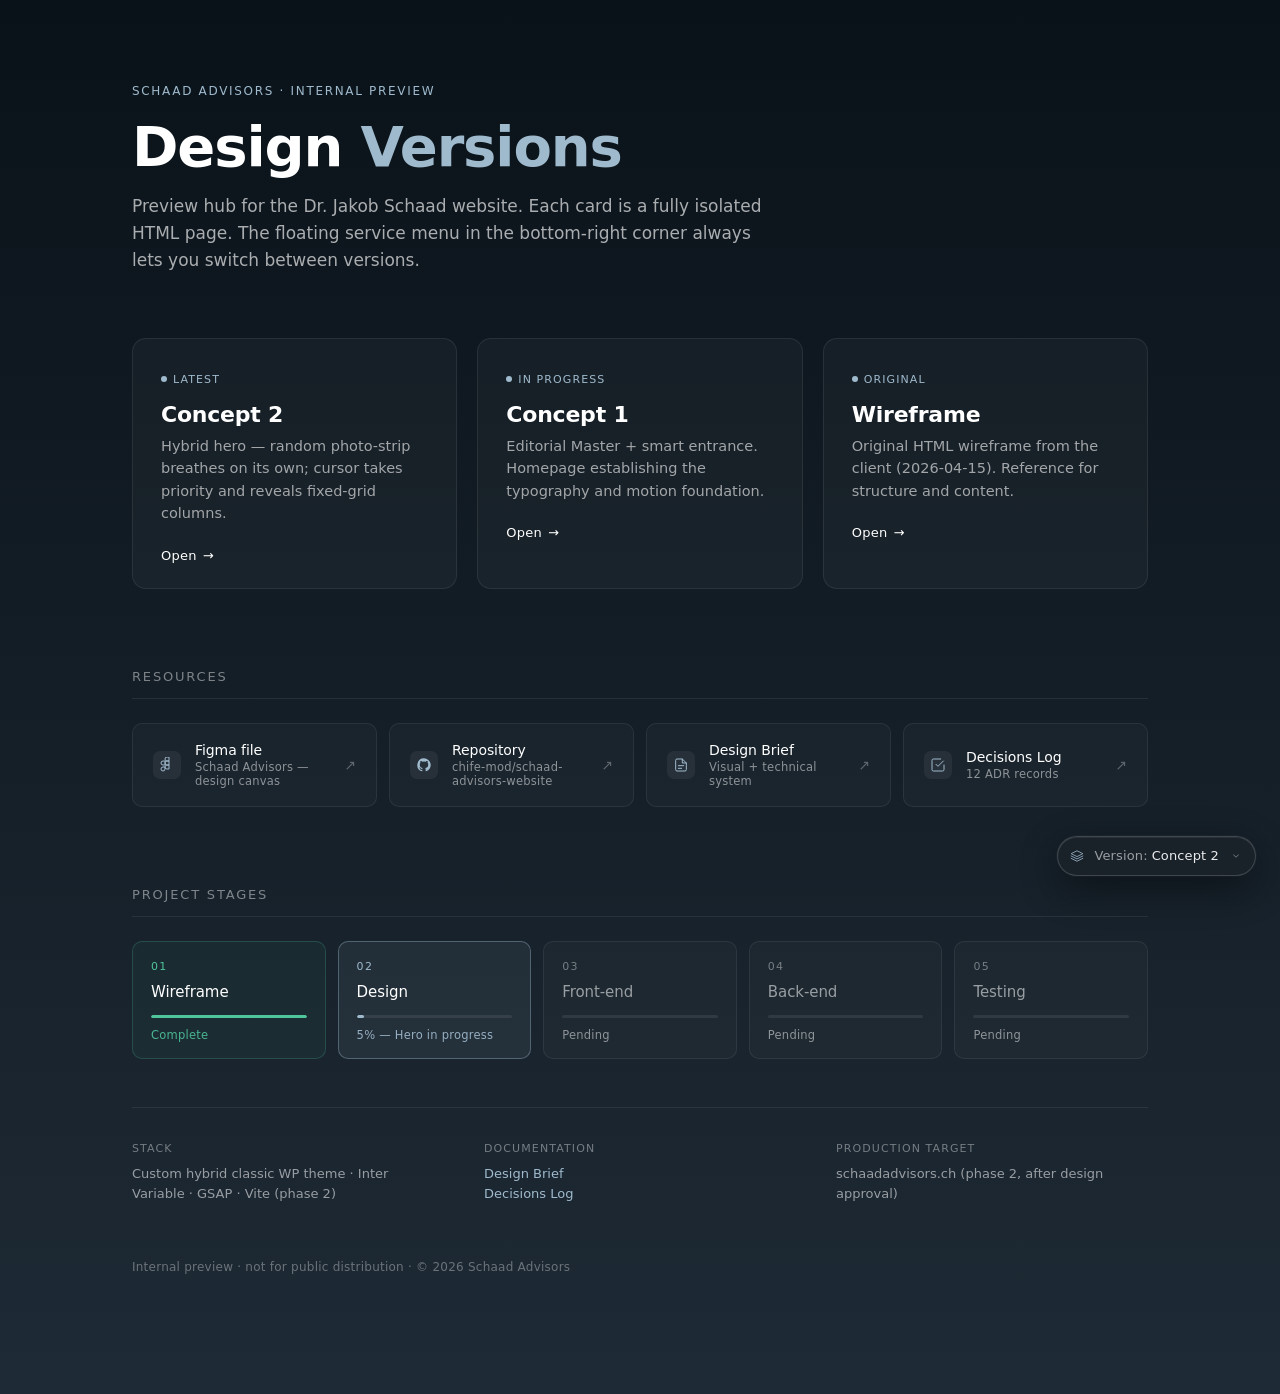
==== index.html @ 21a153d7 "feat(concept-2): hybrid random/mouse photo-strip + premium fades New variant of the hero. Same Swiss" ====
<!DOCTYPE html>
<html lang="en">
<head>
<meta charset="UTF-8">
<meta name="viewport" content="width=device-width, initial-scale=1.0">
<meta name="robots" content="noindex, nofollow">
<title>Schaad Advisors — Preview Launcher</title>
<link rel="icon" href="data:image/svg+xml,%3Csvg xmlns='http://www.w3.org/2000/svg' viewBox='0 0 100 100'%3E%3Crect width='100' height='100' fill='%23116490'/%3E%3Ctext x='50' y='62' text-anchor='middle' font-family='system-ui,sans-serif' font-weight='700' font-size='42' fill='white'%3ES%3C/text%3E%3C/svg%3E">
<link rel="stylesheet" href="shared/service-menu.css">
<style>
:root {
  --blue: #116490;
  --blue-dark: #0d4f72;
  --blue-light: #9FBACD;
  --blue-pale: #e8f2f7;
  --charcoal: #1e2a35;
  --mid: #6b7c8d;
  --light: #f4f6f8;
  --border: #d8e5ed;
  --white: #fff;
}

* { box-sizing: border-box; margin: 0; padding: 0; }

html, body {
  font-family: ui-sans-serif, system-ui, -apple-system, "Segoe UI", Roboto, "Helvetica Neue", Arial, sans-serif;
  -webkit-font-smoothing: antialiased;
  background: var(--charcoal);
  color: var(--white);
  min-height: 100%;
}

body {
  min-height: 100vh;
  display: flex;
  flex-direction: column;
  background: linear-gradient(180deg, #0a1219 0%, #1e2a35 100%);
}

.launcher {
  flex: 1;
  max-width: 1080px;
  width: 100%;
  margin: 0 auto;
  padding: 80px 32px 120px;
}

.launcher__header {
  margin-bottom: 64px;
}

.launcher__eyebrow {
  display: inline-block;
  font-size: 12px;
  font-weight: 500;
  text-transform: uppercase;
  letter-spacing: 0.14em;
  color: var(--blue-light);
  margin-bottom: 20px;
}

.launcher__title {
  font-size: clamp(32px, 5vw, 56px);
  font-weight: 700;
  letter-spacing: -0.02em;
  line-height: 1.05;
  margin-bottom: 16px;
}

.launcher__title em {
  font-style: normal;
  color: var(--blue-light);
}

.launcher__subtitle {
  font-size: 17px;
  line-height: 1.6;
  color: rgba(255, 255, 255, 0.65);
  max-width: 640px;
}

.launcher__grid {
  display: grid;
  grid-template-columns: repeat(auto-fill, minmax(320px, 1fr));
  gap: 20px;
  margin-bottom: 64px;
}

.version-card {
  display: block;
  padding: 28px 28px 24px;
  background: rgba(255, 255, 255, 0.03);
  border: 1px solid rgba(255, 255, 255, 0.08);
  border-radius: 14px;
  text-decoration: none;
  color: inherit;
  transition: transform 240ms ease, background 240ms ease, border-color 240ms ease;
}

.version-card:hover {
  transform: translateY(-2px);
  background: rgba(255, 255, 255, 0.05);
  border-color: rgba(255, 255, 255, 0.16);
}

.version-card__tag {
  display: inline-flex;
  align-items: center;
  gap: 6px;
  font-size: 11px;
  font-weight: 500;
  text-transform: uppercase;
  letter-spacing: 0.1em;
  color: var(--blue-light);
  margin-bottom: 16px;
}

.version-card__tag::before {
  content: "";
  width: 6px;
  height: 6px;
  border-radius: 50%;
  background: currentColor;
}

.version-card__title {
  font-size: 22px;
  font-weight: 600;
  letter-spacing: -0.01em;
  margin-bottom: 8px;
}

.version-card__desc {
  font-size: 14.5px;
  line-height: 1.55;
  color: rgba(255, 255, 255, 0.6);
  margin-bottom: 20px;
}

.version-card__cta {
  font-size: 13px;
  font-weight: 500;
  letter-spacing: 0.02em;
  color: var(--white);
  display: inline-flex;
  align-items: center;
  gap: 6px;
}

.version-card__cta::after {
  content: "→";
  transition: transform 200ms ease;
  display: inline-block;
}

.version-card:hover .version-card__cta::after {
  transform: translateX(4px);
}

.version-card[data-status="planned"] {
  opacity: 0.45;
  cursor: default;
  pointer-events: none;
}

.version-card[data-status="planned"] .version-card__cta::after {
  content: "·";
}

.launcher__meta {
  margin-top: 48px;
  padding-top: 32px;
  border-top: 1px solid rgba(255, 255, 255, 0.08);
  display: grid;
  grid-template-columns: repeat(auto-fit, minmax(200px, 1fr));
  gap: 24px 40px;
  font-size: 13px;
  line-height: 1.55;
  color: rgba(255, 255, 255, 0.55);
}

.launcher__meta-block dt {
  font-size: 11px;
  font-weight: 500;
  text-transform: uppercase;
  letter-spacing: 0.1em;
  color: rgba(255, 255, 255, 0.4);
  margin-bottom: 6px;
}

.launcher__meta-block dd a {
  color: var(--blue-light);
  text-decoration: none;
  border-bottom: 1px solid transparent;
  transition: border-color 200ms ease;
}

.launcher__meta-block dd a:hover {
  border-bottom-color: var(--blue-light);
}

.launcher__footer {
  font-size: 12px;
  color: rgba(255, 255, 255, 0.35);
  letter-spacing: 0.02em;
  margin-top: 56px;
}

/* === Section heading === */
.launcher__section-title {
  font-size: 13px;
  font-weight: 500;
  text-transform: uppercase;
  letter-spacing: 0.14em;
  color: rgba(255, 255, 255, 0.45);
  margin: 80px 0 24px;
  padding-bottom: 14px;
  border-bottom: 1px solid rgba(255, 255, 255, 0.08);
}

/* === Resources strip === */
.launcher__resources {
  display: grid;
  grid-template-columns: repeat(auto-fill, minmax(240px, 1fr));
  gap: 12px;
}

.resource-card {
  display: flex;
  align-items: center;
  gap: 14px;
  padding: 18px 20px;
  background: rgba(255, 255, 255, 0.025);
  border: 1px solid rgba(255, 255, 255, 0.07);
  border-radius: 10px;
  text-decoration: none;
  color: inherit;
  transition: background 200ms ease, border-color 200ms ease, transform 200ms ease;
}

.resource-card:hover {
  background: rgba(255, 255, 255, 0.05);
  border-color: rgba(255, 255, 255, 0.14);
  transform: translateY(-1px);
}

.resource-card[data-status="pending"] {
  opacity: 0.5;
}

.resource-card__icon {
  flex-shrink: 0;
  width: 28px;
  height: 28px;
  display: grid;
  place-items: center;
  background: rgba(255, 255, 255, 0.06);
  border-radius: 7px;
  color: var(--blue-light);
}

.resource-card__icon svg {
  width: 16px;
  height: 16px;
}

.resource-card__body {
  flex: 1;
  min-width: 0;
}

.resource-card__label {
  display: block;
  font-size: 14px;
  font-weight: 500;
  letter-spacing: -0.005em;
  color: var(--white);
  margin-bottom: 2px;
}

.resource-card__sub {
  display: block;
  font-size: 11.5px;
  color: rgba(255, 255, 255, 0.5);
  letter-spacing: 0.02em;
}

.resource-card__arrow {
  flex-shrink: 0;
  font-size: 14px;
  color: rgba(255, 255, 255, 0.3);
  transition: transform 200ms ease, color 200ms ease;
}

.resource-card:hover .resource-card__arrow {
  color: var(--blue-light);
  transform: translateX(2px);
}

/* === Project stages === */
.stage-track {
  display: grid;
  grid-template-columns: repeat(5, minmax(0, 1fr));
  gap: 12px;
  list-style: none;
  margin: 0;
  padding: 0;
}

.stage {
  position: relative;
  padding: 18px 18px 16px;
  background: rgba(255, 255, 255, 0.025);
  border: 1px solid rgba(255, 255, 255, 0.07);
  border-radius: 10px;
  transition: background 200ms ease, border-color 200ms ease;
}

.stage[data-status="done"] {
  background: rgba(79, 197, 156, 0.05);
  border-color: rgba(79, 197, 156, 0.22);
}

.stage[data-status="active"] {
  background: rgba(159, 186, 205, 0.08);
  border-color: rgba(159, 186, 205, 0.38);
}

.stage__index {
  font-size: 11px;
  font-weight: 500;
  letter-spacing: 0.12em;
  color: rgba(255, 255, 255, 0.4);
  font-variant-numeric: tabular-nums;
  margin-bottom: 10px;
}

.stage[data-status="done"]   .stage__index { color: #4fc59c; }
.stage[data-status="active"] .stage__index { color: var(--blue-light); }

.stage__name {
  font-size: 15px;
  font-weight: 500;
  color: var(--white);
  letter-spacing: -0.005em;
  margin-bottom: 14px;
  line-height: 1.25;
}

.stage[data-status="pending"] .stage__name { color: rgba(255, 255, 255, 0.55); }

.stage__progress {
  height: 3px;
  background: rgba(255, 255, 255, 0.08);
  border-radius: 2px;
  overflow: hidden;
  margin-bottom: 10px;
}

.stage__progress span {
  display: block;
  height: 100%;
  background: rgba(255, 255, 255, 0.2);
  border-radius: 2px;
  transition: width 600ms ease;
}

.stage[data-status="done"]   .stage__progress span { background: #4fc59c; }
.stage[data-status="active"] .stage__progress span { background: var(--blue-light); }

.stage__status {
  font-size: 11.5px;
  letter-spacing: 0.02em;
  color: rgba(255, 255, 255, 0.5);
  font-variant-numeric: tabular-nums;
}

.stage[data-status="done"]   .stage__status { color: rgba(79, 197, 156, 0.9); }
.stage[data-status="active"] .stage__status { color: rgba(159, 186, 205, 0.92); }

@media (max-width: 760px) {
  .stage-track { grid-template-columns: 1fr 1fr; }
}

@media (max-width: 480px) {
  .stage-track { grid-template-columns: 1fr; }
}
</style>
</head>
<body>
<main class="launcher">
  <header class="launcher__header">
    <span class="launcher__eyebrow">Schaad Advisors · Internal Preview</span>
    <h1 class="launcher__title">Design <em>Versions</em></h1>
    <p class="launcher__subtitle">
      Preview hub for the Dr. Jakob Schaad website. Each card is a fully isolated HTML page.
      The floating service menu in the bottom-right corner always lets you switch between versions.
    </p>
  </header>

  <div class="launcher__grid">
    <a class="version-card" href="concept-2/">
      <span class="version-card__tag">Latest</span>
      <h2 class="version-card__title">Concept 2</h2>
      <p class="version-card__desc">
        Hybrid hero — random photo-strip breathes on its own; cursor takes priority and reveals fixed-grid columns.
      </p>
      <span class="version-card__cta">Open</span>
    </a>

    <a class="version-card" href="concept-1/">
      <span class="version-card__tag">In progress</span>
      <h2 class="version-card__title">Concept 1</h2>
      <p class="version-card__desc">
        Editorial Master + smart entrance. Homepage establishing the typography and motion foundation.
      </p>
      <span class="version-card__cta">Open</span>
    </a>

    <a class="version-card" href="wireframe/">
      <span class="version-card__tag">Original</span>
      <h2 class="version-card__title">Wireframe</h2>
      <p class="version-card__desc">
        Original HTML wireframe from the client (2026-04-15). Reference for structure and content.
      </p>
      <span class="version-card__cta">Open</span>
    </a>
  </div>

  <h2 class="launcher__section-title">Resources</h2>
  <div class="launcher__resources">
    <a class="resource-card" href="https://www.figma.com/design/V1lc2wc9KNZmQ1M0AYxVnk/Schaad-Advisors?node-id=18-5" target="_blank" rel="noopener" id="figma-link">
      <span class="resource-card__icon" aria-hidden="true">
        <svg viewBox="0 0 24 24" fill="none" xmlns="http://www.w3.org/2000/svg">
          <path d="M12 12a3 3 0 1 1 0-6h3v6h-3Zm0 0a3 3 0 1 0 0 6h3v-6h-3Zm0-6a3 3 0 1 1 0-6h3v6h-3ZM6 6a3 3 0 1 0 0 6h3V6H6Zm3 12a3 3 0 1 1-3-3h3v3Z" stroke="currentColor" stroke-width="1.5" stroke-linejoin="round"/>
        </svg>
      </span>
      <span class="resource-card__body">
        <span class="resource-card__label">Figma file</span>
        <span class="resource-card__sub">Schaad Advisors — design canvas</span>
      </span>
      <span class="resource-card__arrow" aria-hidden="true">↗</span>
    </a>

    <a class="resource-card" href="https://github.com/chife-mod/schaad-advisors-website" target="_blank" rel="noopener">
      <span class="resource-card__icon" aria-hidden="true">
        <svg viewBox="0 0 24 24" fill="none" xmlns="http://www.w3.org/2000/svg">
          <path d="M12 2a10 10 0 0 0-3.16 19.49c.5.09.68-.22.68-.48v-1.7c-2.78.6-3.37-1.34-3.37-1.34-.45-1.16-1.11-1.46-1.11-1.46-.91-.62.07-.6.07-.6 1 .07 1.53 1.03 1.53 1.03.89 1.53 2.34 1.09 2.91.83.09-.65.35-1.09.63-1.34-2.22-.25-4.55-1.11-4.55-4.94 0-1.09.39-1.98 1.03-2.68-.1-.25-.45-1.27.1-2.65 0 0 .84-.27 2.75 1.02a9.5 9.5 0 0 1 5 0c1.91-1.29 2.75-1.02 2.75-1.02.55 1.38.2 2.4.1 2.65.64.7 1.03 1.59 1.03 2.68 0 3.84-2.34 4.69-4.57 4.94.36.31.68.92.68 1.85v2.74c0 .27.18.58.69.48A10 10 0 0 0 12 2Z" fill="currentColor"/>
        </svg>
      </span>
      <span class="resource-card__body">
        <span class="resource-card__label">Repository</span>
        <span class="resource-card__sub">chife-mod/schaad-advisors-website</span>
      </span>
      <span class="resource-card__arrow" aria-hidden="true">↗</span>
    </a>

    <a class="resource-card" href="https://github.com/chife-mod/schaad-advisors-website/blob/main/03_docs/01-design-brief.md" target="_blank" rel="noopener">
      <span class="resource-card__icon" aria-hidden="true">
        <svg viewBox="0 0 24 24" fill="none" xmlns="http://www.w3.org/2000/svg">
          <path d="M14 3H6a2 2 0 0 0-2 2v14a2 2 0 0 0 2 2h12a2 2 0 0 0 2-2V9l-6-6Z" stroke="currentColor" stroke-width="1.5" stroke-linejoin="round"/>
          <path d="M14 3v6h6M8 13h8M8 17h5" stroke="currentColor" stroke-width="1.5" stroke-linecap="round" stroke-linejoin="round"/>
        </svg>
      </span>
      <span class="resource-card__body">
        <span class="resource-card__label">Design Brief</span>
        <span class="resource-card__sub">Visual + technical system</span>
      </span>
      <span class="resource-card__arrow" aria-hidden="true">↗</span>
    </a>

    <a class="resource-card" href="https://github.com/chife-mod/schaad-advisors-website/blob/main/03_docs/02-decisions-log.md" target="_blank" rel="noopener">
      <span class="resource-card__icon" aria-hidden="true">
        <svg viewBox="0 0 24 24" fill="none" xmlns="http://www.w3.org/2000/svg">
          <path d="M9 11l3 3 8-8M21 12v7a2 2 0 0 1-2 2H5a2 2 0 0 1-2-2V5a2 2 0 0 1 2-2h11" stroke="currentColor" stroke-width="1.5" stroke-linecap="round" stroke-linejoin="round"/>
        </svg>
      </span>
      <span class="resource-card__body">
        <span class="resource-card__label">Decisions Log</span>
        <span class="resource-card__sub">12 ADR records</span>
      </span>
      <span class="resource-card__arrow" aria-hidden="true">↗</span>
    </a>

  </div>

  <h2 class="launcher__section-title">Project stages</h2>
  <ol class="stage-track">
    <li class="stage" data-status="done">
      <div class="stage__index">01</div>
      <div class="stage__name">Wireframe</div>
      <div class="stage__progress"><span style="width: 100%"></span></div>
      <div class="stage__status">Complete</div>
    </li>
    <li class="stage" data-status="active">
      <div class="stage__index">02</div>
      <div class="stage__name">Design</div>
      <div class="stage__progress"><span style="width: 5%"></span></div>
      <div class="stage__status">5% — Hero in progress</div>
    </li>
    <li class="stage" data-status="pending">
      <div class="stage__index">03</div>
      <div class="stage__name">Front-end</div>
      <div class="stage__progress"><span style="width: 0%"></span></div>
      <div class="stage__status">Pending</div>
    </li>
    <li class="stage" data-status="pending">
      <div class="stage__index">04</div>
      <div class="stage__name">Back-end</div>
      <div class="stage__progress"><span style="width: 0%"></span></div>
      <div class="stage__status">Pending</div>
    </li>
    <li class="stage" data-status="pending">
      <div class="stage__index">05</div>
      <div class="stage__name">Testing</div>
      <div class="stage__progress"><span style="width: 0%"></span></div>
      <div class="stage__status">Pending</div>
    </li>
  </ol>

  <dl class="launcher__meta">
    <div class="launcher__meta-block">
      <dt>Stack</dt>
      <dd>Custom hybrid classic WP theme · Inter Variable · GSAP · Vite (phase 2)</dd>
    </div>
    <div class="launcher__meta-block">
      <dt>Documentation</dt>
      <dd>
        <a href="https://github.com/chife-mod/schaad-advisors-website/blob/main/03_docs/01-design-brief.md" target="_blank" rel="noopener">Design Brief</a><br>
        <a href="https://github.com/chife-mod/schaad-advisors-website/blob/main/03_docs/02-decisions-log.md" target="_blank" rel="noopener">Decisions Log</a>
      </dd>
    </div>
    <div class="launcher__meta-block">
      <dt>Production target</dt>
      <dd>schaadadvisors.ch (phase 2, after design approval)</dd>
    </div>
  </dl>

  <p class="launcher__footer">
    Internal preview · not for public distribution · © 2026 Schaad Advisors
  </p>
</main>

<script defer src="shared/service-menu.js?v=2"></script>
</body>
</html>
---- shared/service-menu.css ----
/* Service Menu — preview-only floating navigator. Disabled in production builds. */

.service-menu {
  position: fixed;
  right: 24px;
  bottom: 24px;
  z-index: 99999;
  font-family: ui-sans-serif, system-ui, -apple-system, "Segoe UI", Roboto, "Helvetica Neue", Arial, sans-serif;
  font-size: 13px;
  line-height: 1.4;
  color: #f5f5f5;
  -webkit-font-smoothing: antialiased;
  user-select: none;
}

.service-menu * { box-sizing: border-box; }

.service-menu__capsule {
  display: inline-flex;
  align-items: center;
  gap: 10px;
  padding: 10px 14px 10px 12px;
  background: rgba(28, 34, 42, 0.94);
  backdrop-filter: saturate(160%) blur(12px);
  -webkit-backdrop-filter: saturate(160%) blur(12px);
  border: 1px solid rgba(255, 255, 255, 0.18);
  border-radius: 999px;
  box-shadow:
    0 12px 40px rgba(0, 0, 0, 0.5),
    0 0 0 1px rgba(255, 255, 255, 0.04),
    inset 0 1px 0 rgba(255, 255, 255, 0.08);
  cursor: pointer;
  opacity: 0.92;
  color: #f5f5f5;
  font: inherit;
  transition: opacity 200ms ease, transform 200ms ease, background 200ms ease, border-color 200ms ease;
}

.service-menu:hover .service-menu__capsule,
.service-menu[data-open="true"] .service-menu__capsule {
  opacity: 1;
  background: rgba(34, 42, 52, 1);
  border-color: rgba(255, 255, 255, 0.26);
}

.service-menu[data-open="true"] .service-menu__capsule {
  transform: translateY(-2px);
}

.service-menu__icon {
  width: 14px;
  height: 14px;
  flex-shrink: 0;
  opacity: 1;
  color: #9FBACD;
}

.service-menu__label {
  font-weight: 500;
  letter-spacing: 0.01em;
  white-space: nowrap;
  color: #ffffff;
}

.service-menu__label-prefix {
  color: rgba(245, 245, 245, 0.65);
  margin-right: 4px;
  font-weight: 400;
}

.service-menu__caret {
  width: 10px;
  height: 10px;
  margin-left: 2px;
  opacity: 0.55;
  transition: transform 200ms ease;
}

.service-menu[data-open="true"] .service-menu__caret {
  transform: rotate(180deg);
}

.service-menu__panel {
  position: absolute;
  right: 0;
  bottom: calc(100% + 10px);
  min-width: 300px;
  padding: 6px;
  background: rgba(28, 34, 42, 0.98);
  backdrop-filter: saturate(160%) blur(14px);
  -webkit-backdrop-filter: saturate(160%) blur(14px);
  border: 1px solid rgba(255, 255, 255, 0.18);
  border-radius: 12px;
  box-shadow:
    0 24px 64px rgba(0, 0, 0, 0.6),
    0 0 0 1px rgba(255, 255, 255, 0.04),
    inset 0 1px 0 rgba(255, 255, 255, 0.08);
  opacity: 0;
  transform: translateY(6px);
  pointer-events: none;
  transition: opacity 180ms ease, transform 180ms ease;
}

.service-menu[data-open="true"] .service-menu__panel {
  opacity: 1;
  transform: translateY(0);
  pointer-events: auto;
}

.service-menu__panel-header {
  padding: 8px 12px 6px;
  font-size: 11px;
  font-weight: 500;
  letter-spacing: 0.08em;
  text-transform: uppercase;
  color: rgba(245, 245, 245, 0.45);
}

.service-menu__list {
  margin: 0;
  padding: 0;
  list-style: none;
}

.service-menu__item {
  display: block;
  padding: 10px 12px;
  border-radius: 8px;
  color: inherit;
  text-decoration: none;
  cursor: pointer;
  transition: background 150ms ease;
}

.service-menu__item:hover {
  background: rgba(255, 255, 255, 0.06);
}

.service-menu__item[data-active="true"] {
  background: rgba(255, 255, 255, 0.08);
}

.service-menu__item-title {
  display: flex;
  align-items: center;
  gap: 8px;
  font-weight: 500;
  font-size: 13px;
}

.service-menu__item[data-active="true"] .service-menu__item-title::after {
  content: "";
  width: 6px;
  height: 6px;
  border-radius: 50%;
  background: #4fc59c;
  flex-shrink: 0;
}

.service-menu__item-desc {
  margin-top: 2px;
  font-size: 11.5px;
  color: rgba(245, 245, 245, 0.55);
  letter-spacing: 0.005em;
}

.service-menu__footer {
  margin-top: 4px;
  padding: 10px 12px 6px;
  border-top: 1px solid rgba(255, 255, 255, 0.06);
  font-size: 11px;
  color: rgba(245, 245, 245, 0.4);
  letter-spacing: 0.02em;
}

@media (max-width: 600px) {
  .service-menu {
    right: 12px;
    bottom: 12px;
    font-size: 12px;
  }
  .service-menu__panel {
    min-width: calc(100vw - 24px);
  }
}

@media (prefers-reduced-motion: reduce) {
  .service-menu__capsule,
  .service-menu__panel,
  .service-menu__caret,
  .service-menu__item {
    transition: none !important;
  }
}
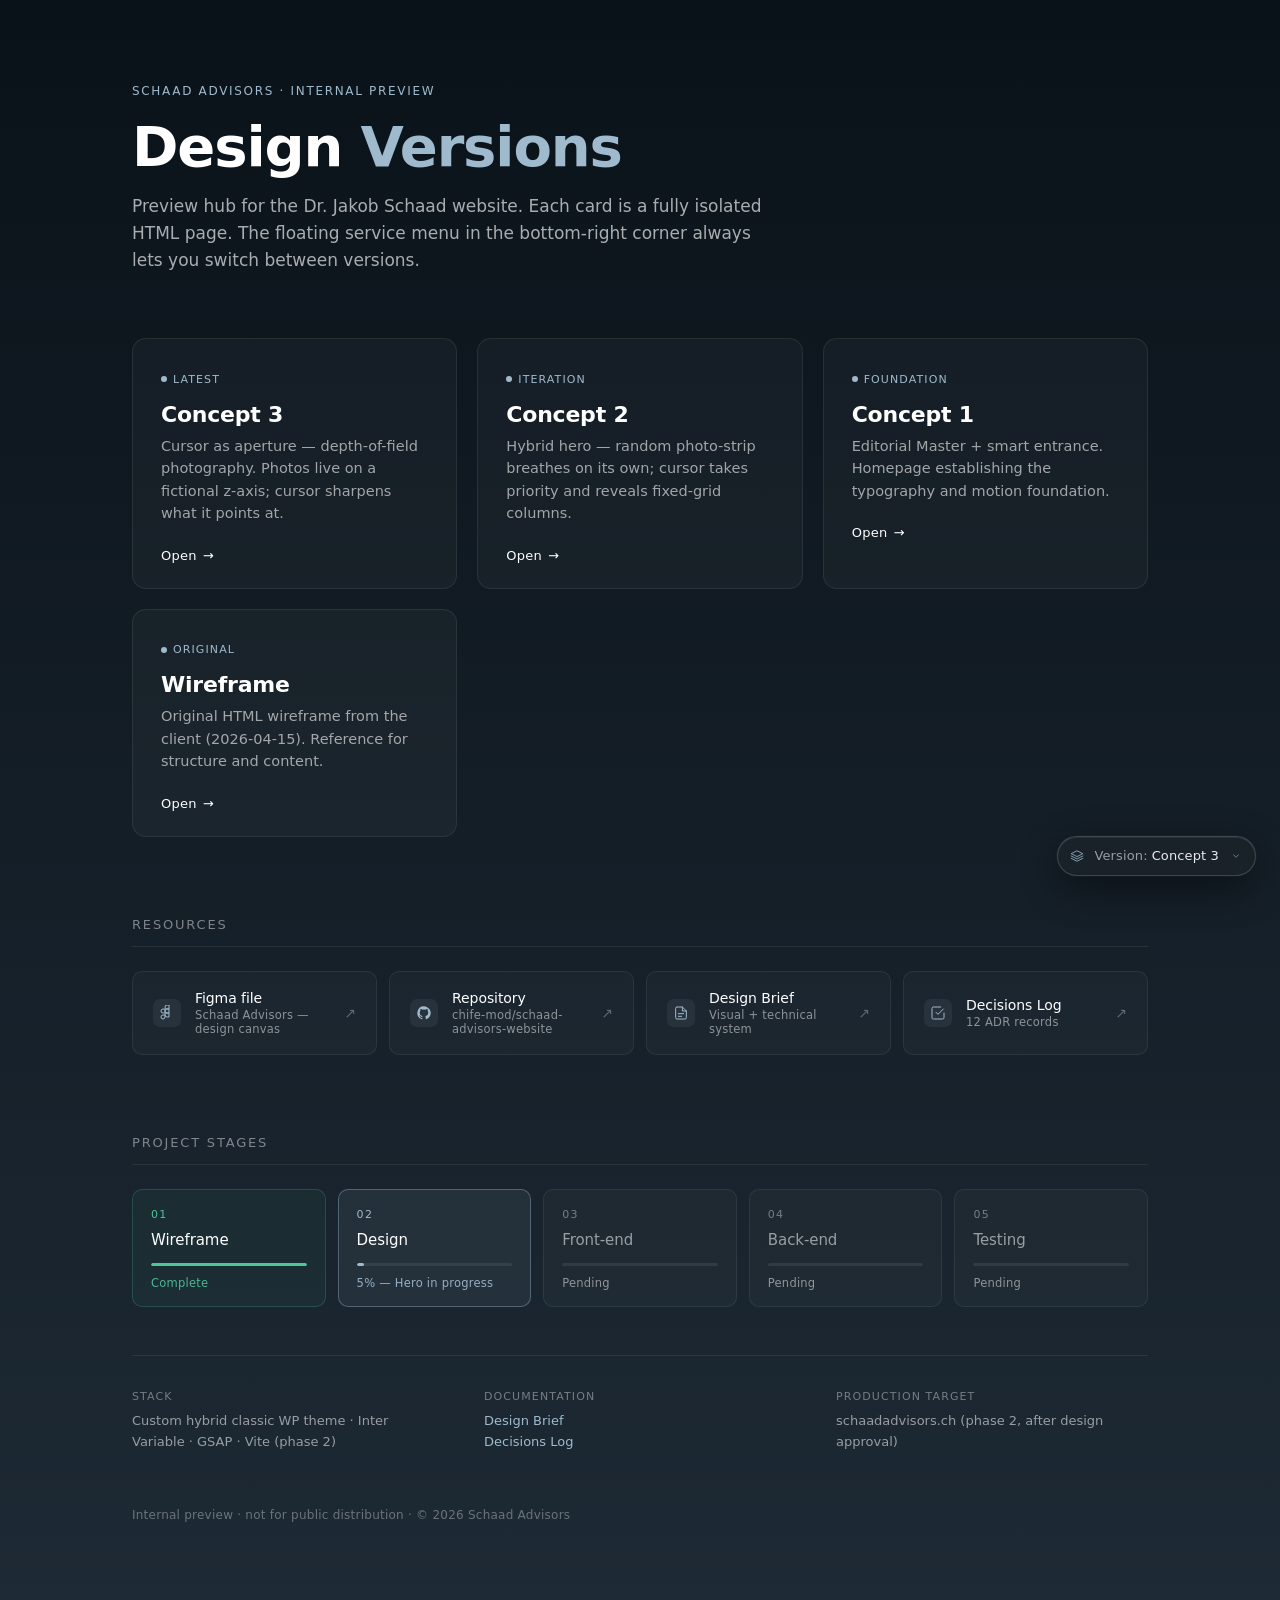
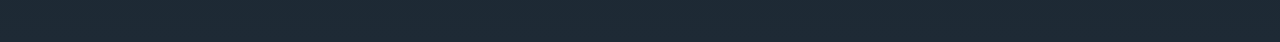
==== commit 68456e6c: "feat(concept-3): cursor as aperture — depth-of-field hero A fundamentally different photo-strip beha" ====
--- a/index.html
+++ b/index.html
@@ -399,8 +399,17 @@
   </header>
 
   <div class="launcher__grid">
+    <a class="version-card" href="concept-3/">
+      <span class="version-card__tag">Latest</span>
+      <h2 class="version-card__title">Concept 3</h2>
+      <p class="version-card__desc">
+        Cursor as aperture — depth-of-field photography. Photos live on a fictional z-axis; cursor sharpens what it points at.
+      </p>
+      <span class="version-card__cta">Open</span>
+    </a>
+
     <a class="version-card" href="concept-2/">
-      <span class="version-card__tag">Latest</span>
+      <span class="version-card__tag">Iteration</span>
       <h2 class="version-card__title">Concept 2</h2>
       <p class="version-card__desc">
         Hybrid hero — random photo-strip breathes on its own; cursor takes priority and reveals fixed-grid columns.
@@ -409,7 +418,7 @@
     </a>
 
     <a class="version-card" href="concept-1/">
-      <span class="version-card__tag">In progress</span>
+      <span class="version-card__tag">Foundation</span>
       <h2 class="version-card__title">Concept 1</h2>
       <p class="version-card__desc">
         Editorial Master + smart entrance. Homepage establishing the typography and motion foundation.
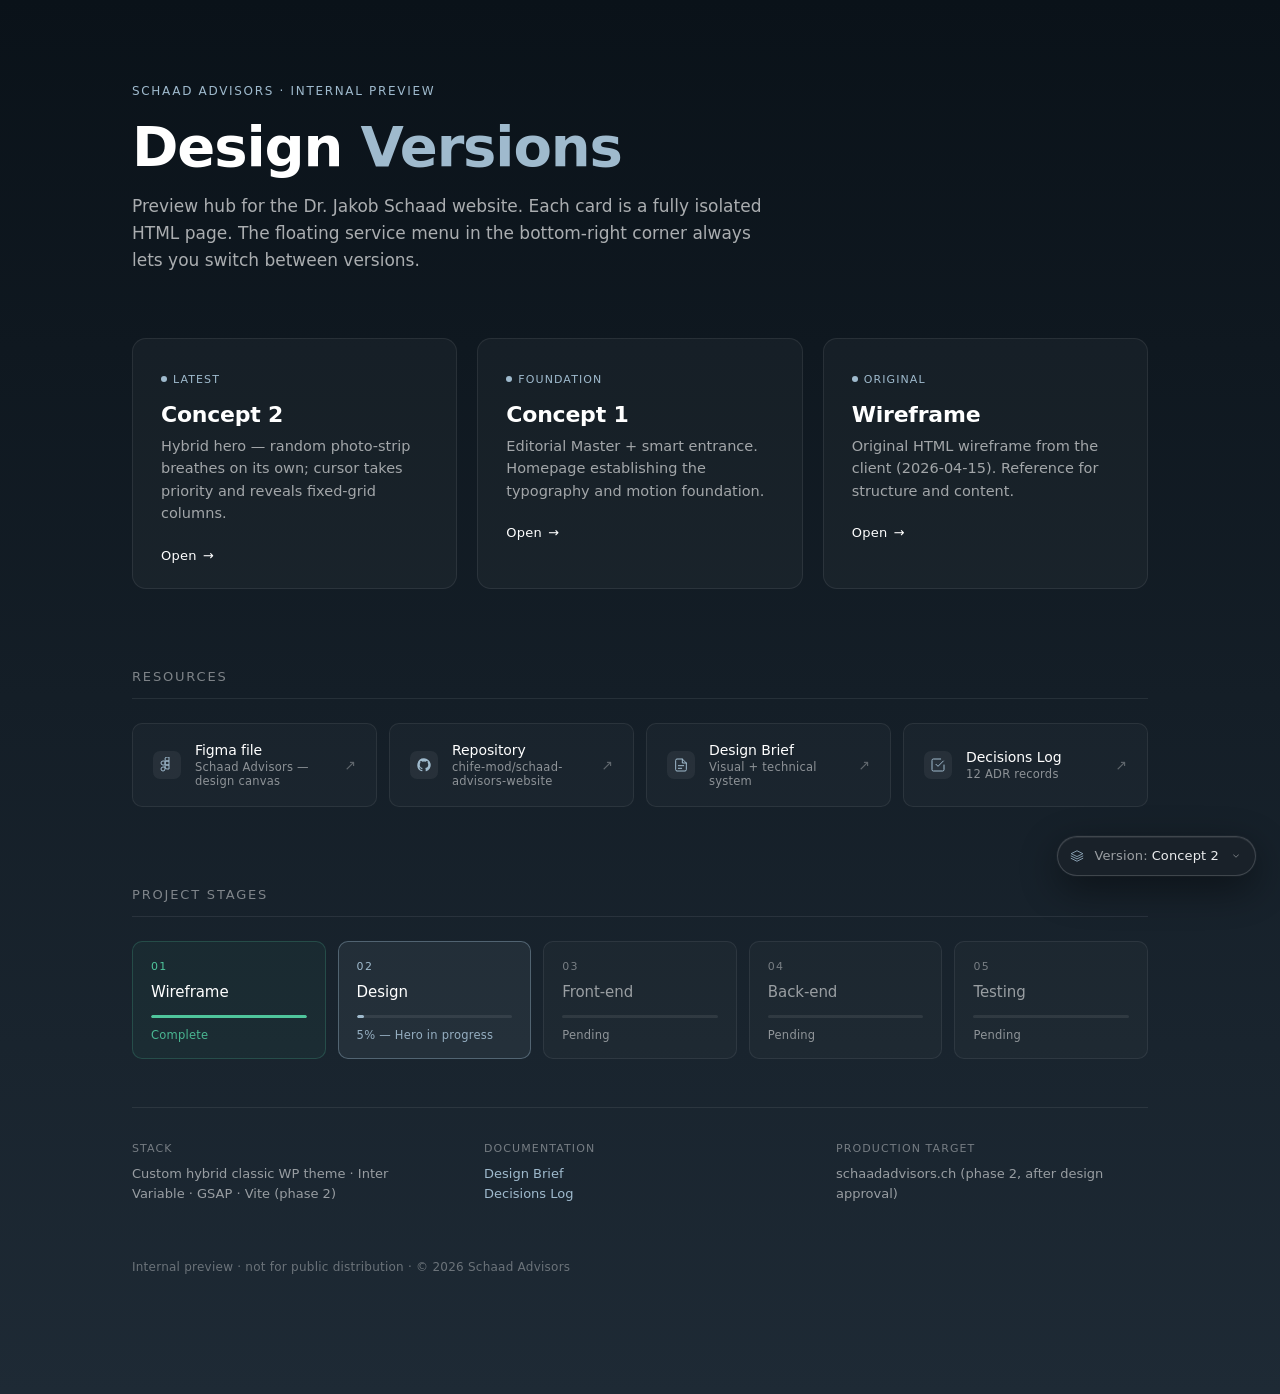
==== commit 34cdb758: "refine(concept-2): randomise Y on every hover-reveal; drop concept-3 Mouse-mode reveal now passes ra" ====
--- a/index.html
+++ b/index.html
@@ -399,17 +399,8 @@
   </header>
 
   <div class="launcher__grid">
-    <a class="version-card" href="concept-3/">
+    <a class="version-card" href="concept-2/">
       <span class="version-card__tag">Latest</span>
-      <h2 class="version-card__title">Concept 3</h2>
-      <p class="version-card__desc">
-        Cursor as aperture — depth-of-field photography. Photos live on a fictional z-axis; cursor sharpens what it points at.
-      </p>
-      <span class="version-card__cta">Open</span>
-    </a>
-
-    <a class="version-card" href="concept-2/">
-      <span class="version-card__tag">Iteration</span>
       <h2 class="version-card__title">Concept 2</h2>
       <p class="version-card__desc">
         Hybrid hero — random photo-strip breathes on its own; cursor takes priority and reveals fixed-grid columns.
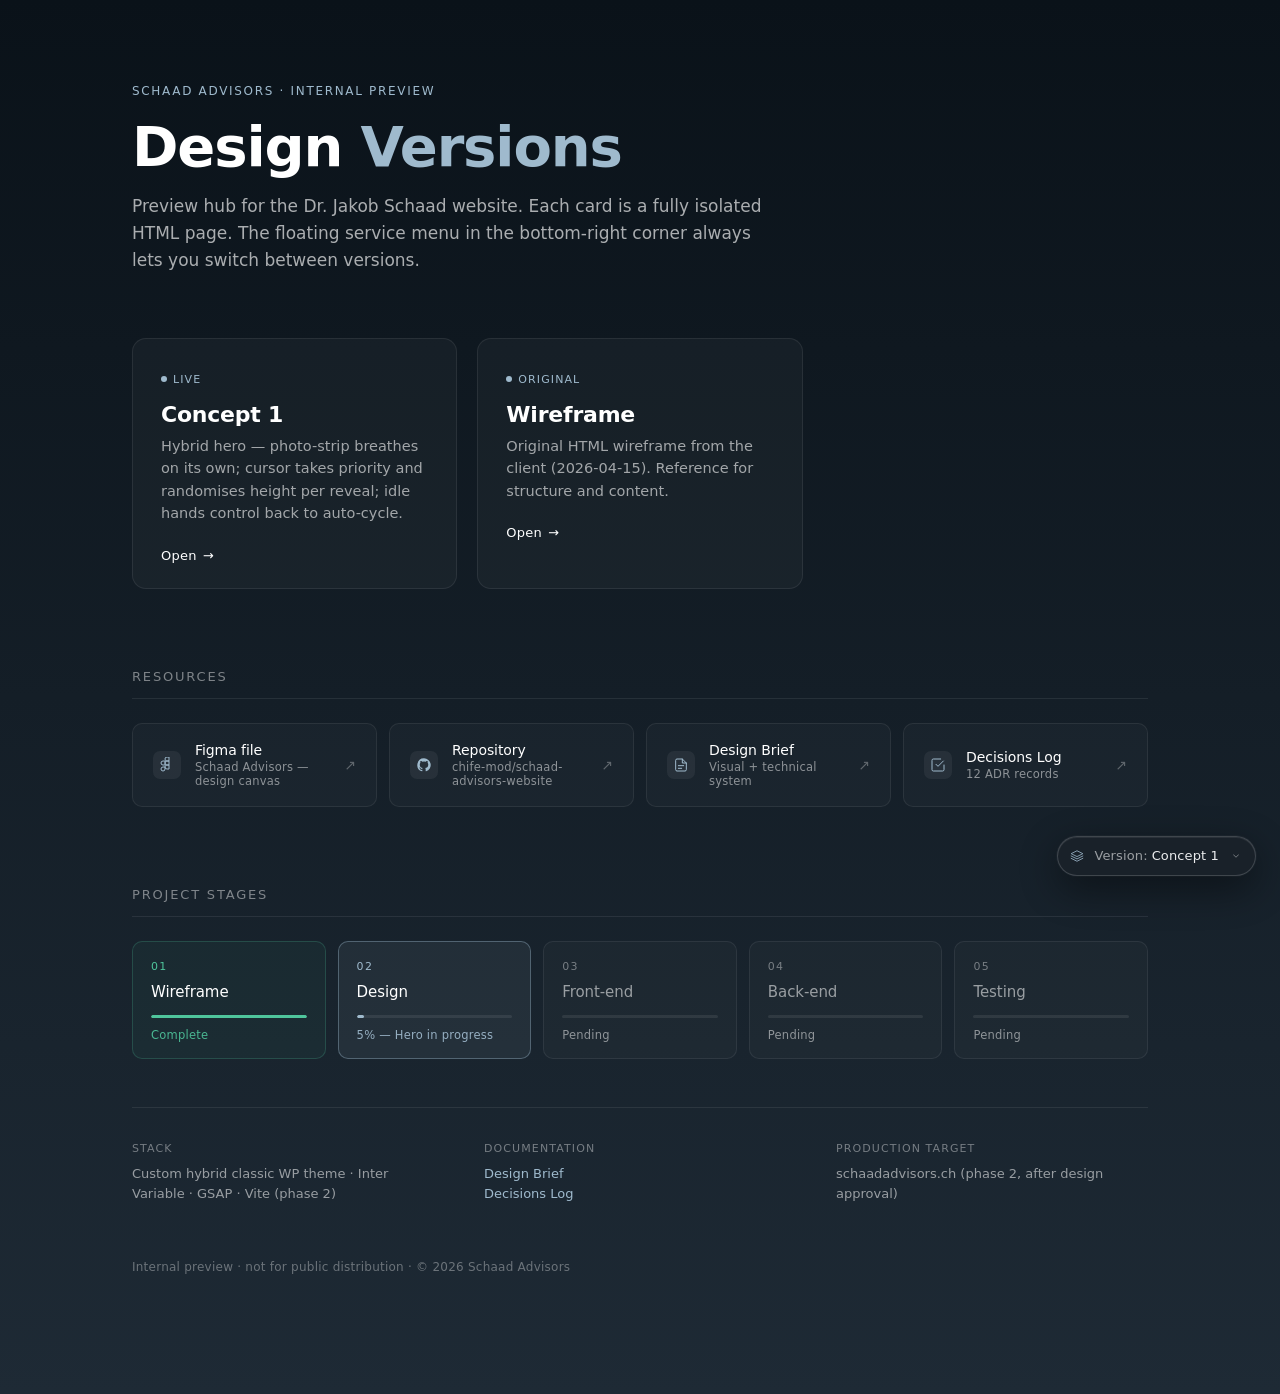
==== commit c0326876: "chore: collapse to single Concept 1 (= former Concept 2) The early Concept 1 (column-only hover-reve" ====
--- a/index.html
+++ b/index.html
@@ -399,20 +399,11 @@
   </header>
 
   <div class="launcher__grid">
-    <a class="version-card" href="concept-2/">
-      <span class="version-card__tag">Latest</span>
-      <h2 class="version-card__title">Concept 2</h2>
-      <p class="version-card__desc">
-        Hybrid hero — random photo-strip breathes on its own; cursor takes priority and reveals fixed-grid columns.
-      </p>
-      <span class="version-card__cta">Open</span>
-    </a>
-
     <a class="version-card" href="concept-1/">
-      <span class="version-card__tag">Foundation</span>
+      <span class="version-card__tag">Live</span>
       <h2 class="version-card__title">Concept 1</h2>
       <p class="version-card__desc">
-        Editorial Master + smart entrance. Homepage establishing the typography and motion foundation.
+        Hybrid hero — photo-strip breathes on its own; cursor takes priority and randomises height per reveal; idle hands control back to auto-cycle.
       </p>
       <span class="version-card__cta">Open</span>
     </a>
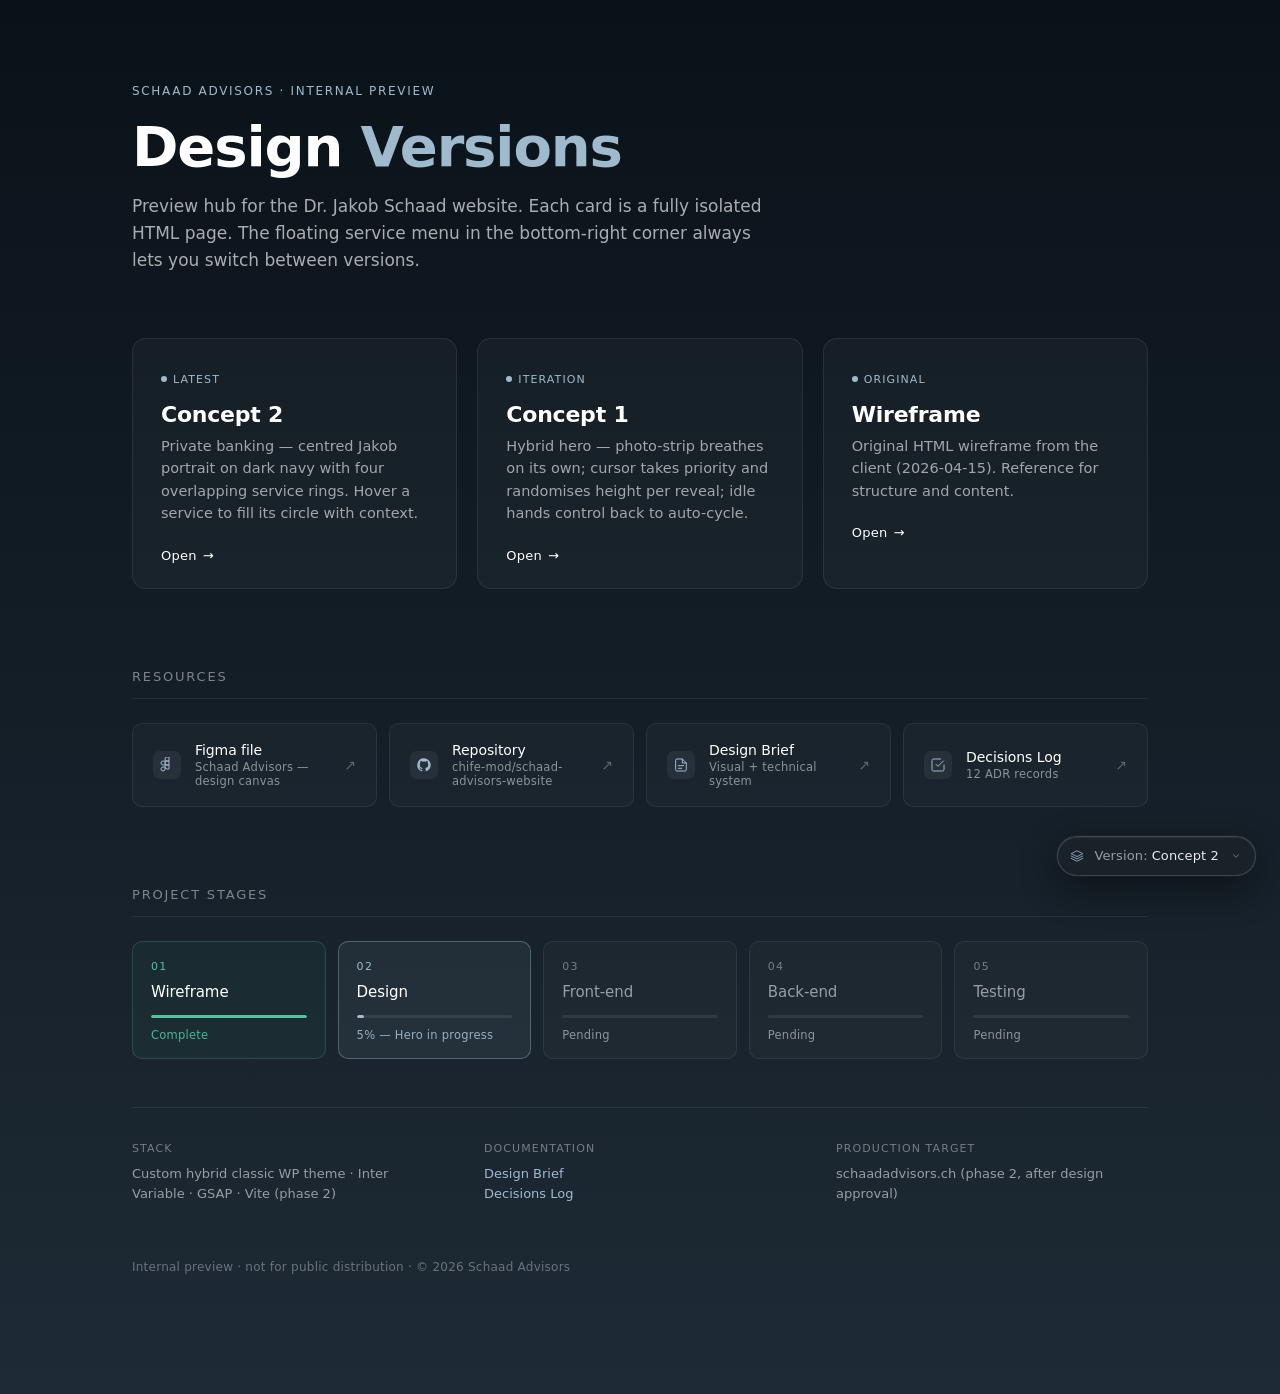
==== commit 5267a3d4: "feat(concept-2): "Private banking" hero · pixel-perfect Figma 42:430 A new direction — quieter, more" ====
--- a/index.html
+++ b/index.html
@@ -399,8 +399,17 @@
   </header>
 
   <div class="launcher__grid">
+    <a class="version-card" href="concept-2/">
+      <span class="version-card__tag">Latest</span>
+      <h2 class="version-card__title">Concept 2</h2>
+      <p class="version-card__desc">
+        Private banking — centred Jakob portrait on dark navy with four overlapping service rings. Hover a service to fill its circle with context.
+      </p>
+      <span class="version-card__cta">Open</span>
+    </a>
+
     <a class="version-card" href="concept-1/">
-      <span class="version-card__tag">Live</span>
+      <span class="version-card__tag">Iteration</span>
       <h2 class="version-card__title">Concept 1</h2>
       <p class="version-card__desc">
         Hybrid hero — photo-strip breathes on its own; cursor takes priority and randomises height per reveal; idle hands control back to auto-cycle.
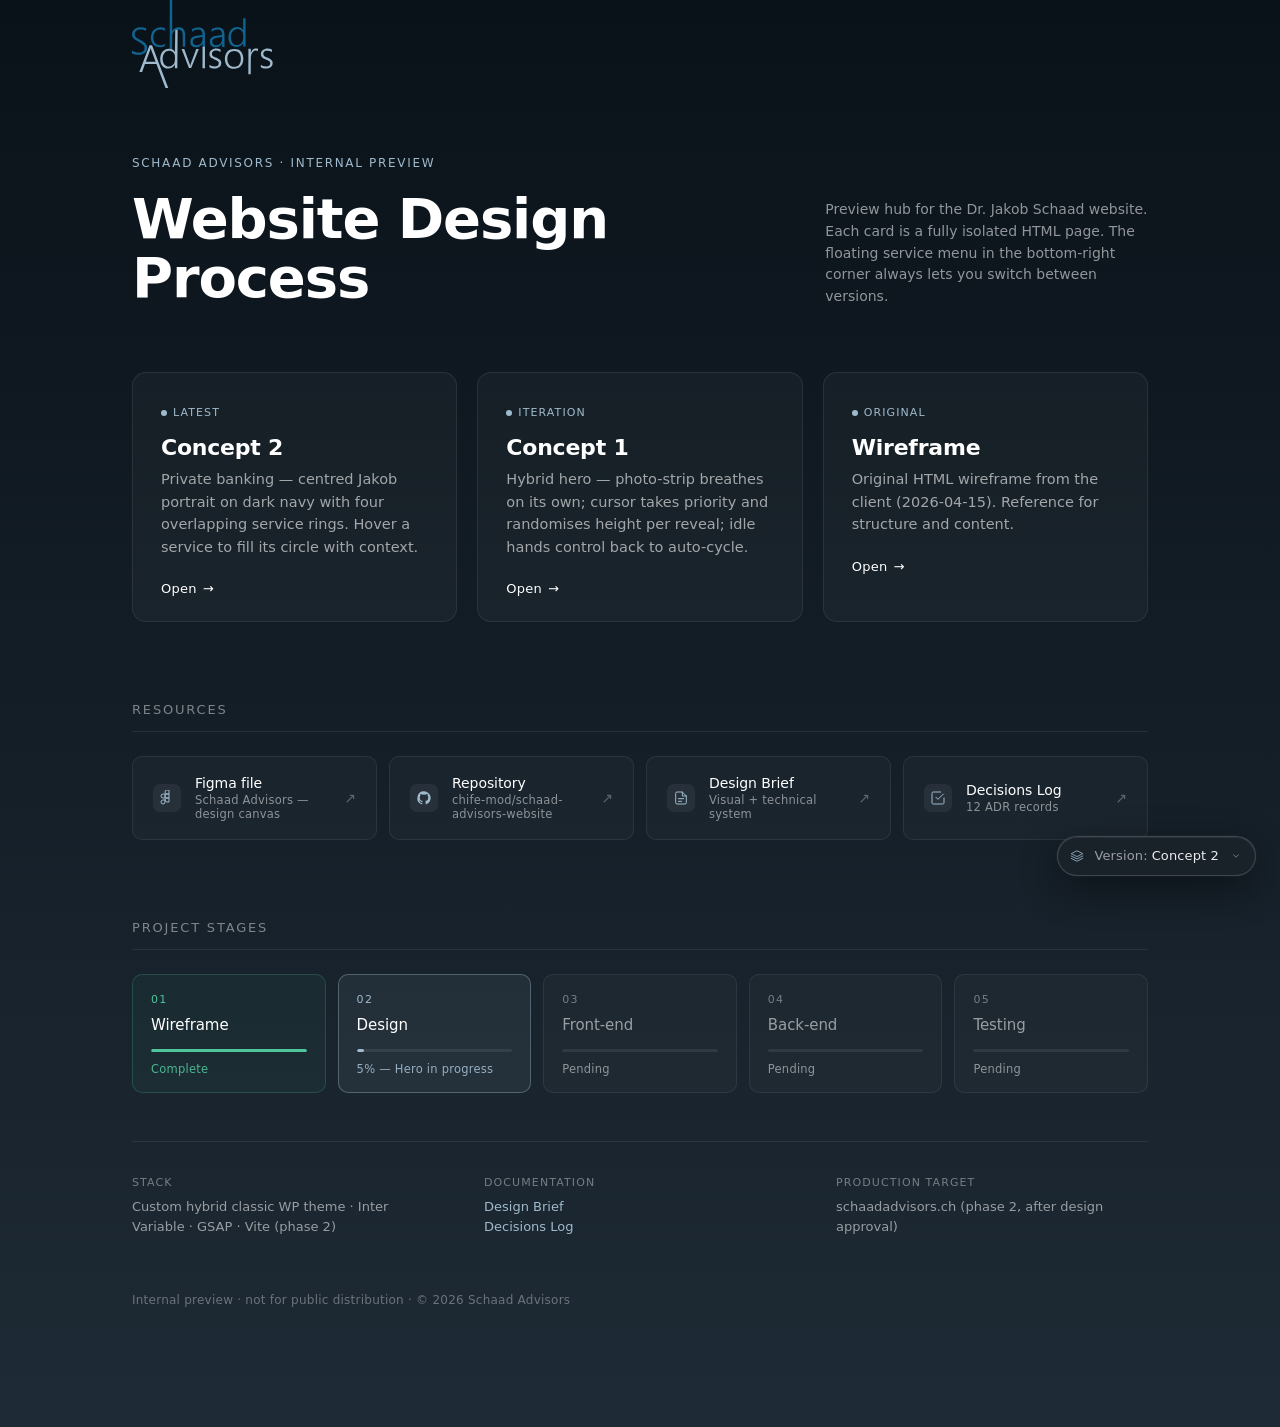
==== commit 00e6e6e9: "launcher: header refresh — logo top-left 88px, subtitle in right column - Add LogoBig.svg at the top" ====
--- a/index.html
+++ b/index.html
@@ -42,10 +42,28 @@
   max-width: 1080px;
   width: 100%;
   margin: 0 auto;
-  padding: 80px 32px 120px;
+  padding: 0 32px 120px;          /* no top padding — logo sticks to viewport top edge */
+}
+
+/* Logo — top-left, h=88px, attached to the very top by its built-in vertical
+   "stick". No extra padding/box around it; left edge aligns with the
+   launcher content column. */
+.launcher__logo {
+  display: block;
+  height: 88px;
+  margin-bottom: 64px;
+}
+.launcher__logo img {
+  display: block;
+  height: 100%;
+  width: auto;
 }
 
 .launcher__header {
+  display: grid;
+  grid-template-columns: 2fr 1fr;
+  gap: 48px;
+  align-items: end;               /* subtitle floats to the title's baseline */
   margin-bottom: 64px;
 }
 
@@ -64,19 +82,21 @@
   font-weight: 700;
   letter-spacing: -0.02em;
   line-height: 1.05;
-  margin-bottom: 16px;
-}
-
-.launcher__title em {
-  font-style: normal;
-  color: var(--blue-light);
 }
 
 .launcher__subtitle {
-  font-size: 17px;
-  line-height: 1.6;
-  color: rgba(255, 255, 255, 0.65);
-  max-width: 640px;
+  font-size: 14px;                /* was 17px — "помельче" */
+  line-height: 1.55;
+  color: rgba(255, 255, 255, 0.55);
+}
+
+/* Stack header columns on narrow screens */
+@media (max-width: 760px) {
+  .launcher__header {
+    grid-template-columns: 1fr;
+    gap: 16px;
+    align-items: start;
+  }
 }
 
 .launcher__grid {
@@ -389,9 +409,15 @@
 </head>
 <body>
 <main class="launcher">
+  <a class="launcher__logo" href="./" aria-label="Schaad Advisors">
+    <img src="assets/LogoBig.svg" alt="Schaad Advisors">
+  </a>
+
   <header class="launcher__header">
-    <span class="launcher__eyebrow">Schaad Advisors · Internal Preview</span>
-    <h1 class="launcher__title">Design <em>Versions</em></h1>
+    <div class="launcher__header-main">
+      <span class="launcher__eyebrow">Schaad Advisors · Internal Preview</span>
+      <h1 class="launcher__title">Website Design Process</h1>
+    </div>
     <p class="launcher__subtitle">
       Preview hub for the Dr. Jakob Schaad website. Each card is a fully isolated HTML page.
       The floating service menu in the bottom-right corner always lets you switch between versions.
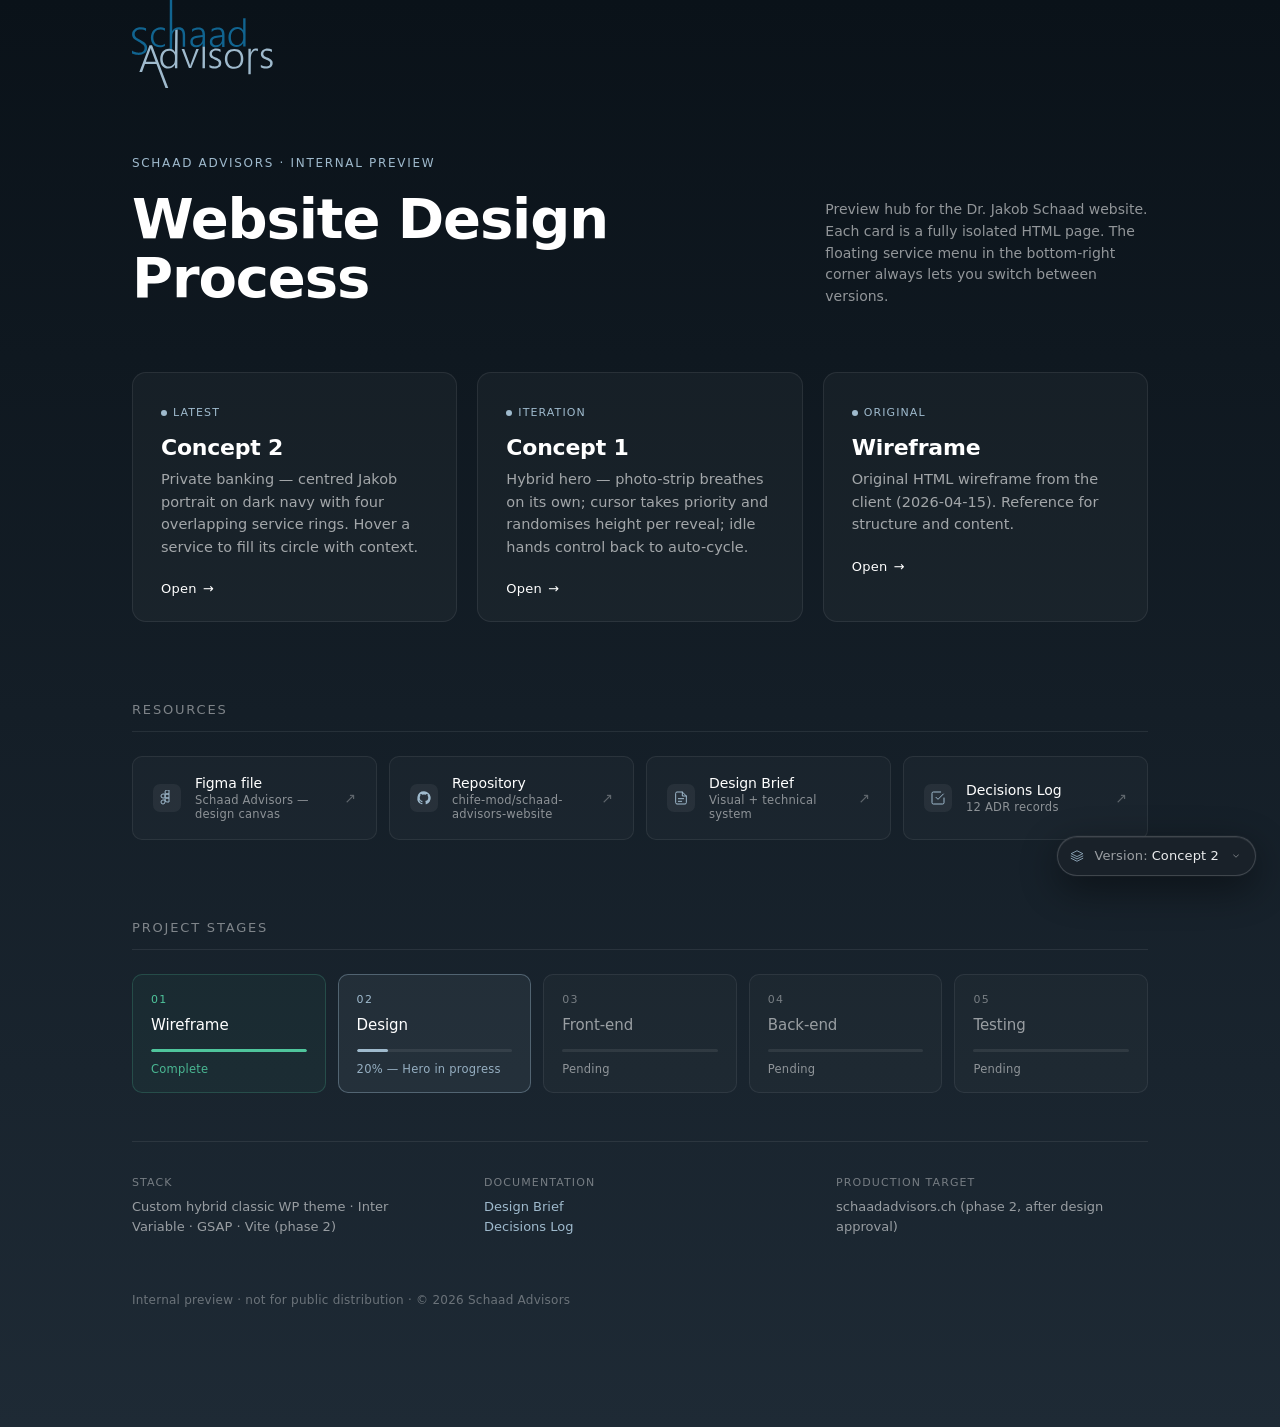
==== commit 0ebcc5eb: "launcher: bump Design stage progress 5% → 20% Hero on concept-2 is far enough along that the previou" ====
--- a/index.html
+++ b/index.html
@@ -521,8 +521,8 @@
     <li class="stage" data-status="active">
       <div class="stage__index">02</div>
       <div class="stage__name">Design</div>
-      <div class="stage__progress"><span style="width: 5%"></span></div>
-      <div class="stage__status">5% — Hero in progress</div>
+      <div class="stage__progress"><span style="width: 20%"></span></div>
+      <div class="stage__status">20% — Hero in progress</div>
     </li>
     <li class="stage" data-status="pending">
       <div class="stage__index">03</div>
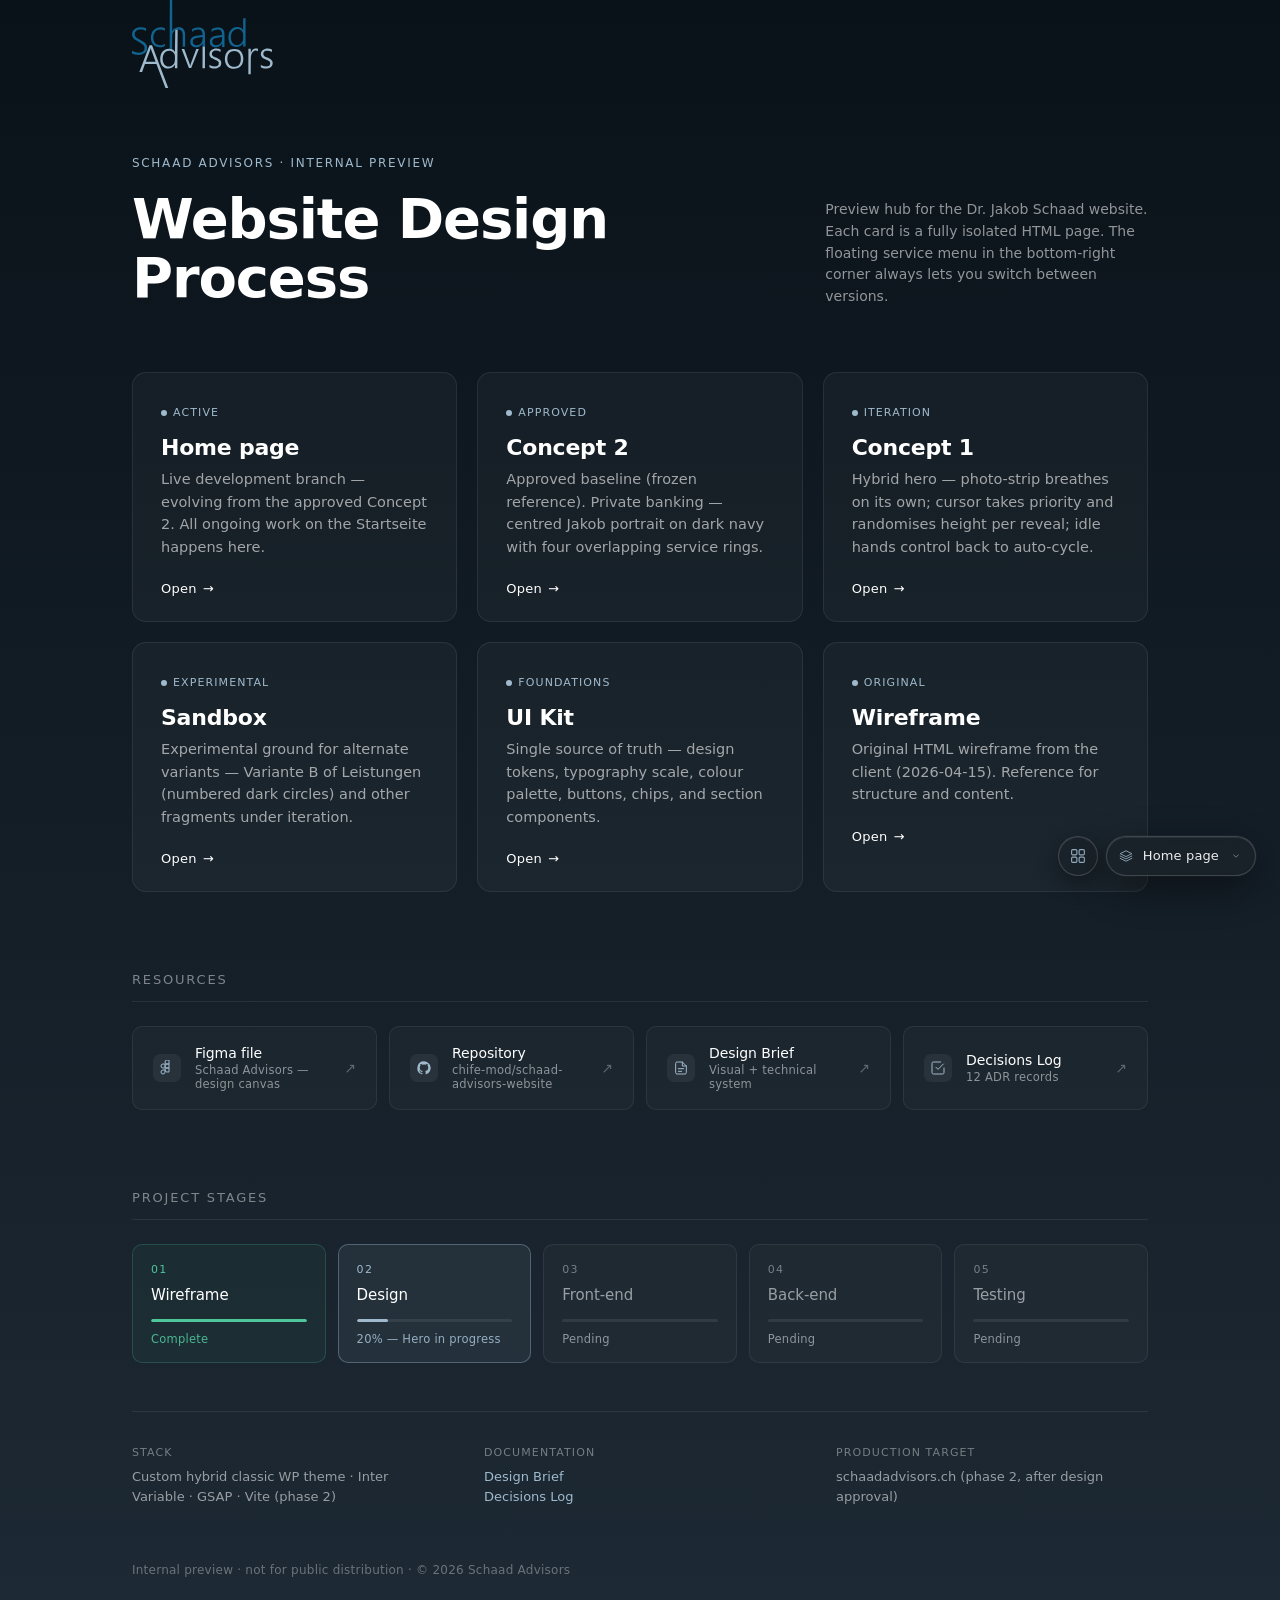
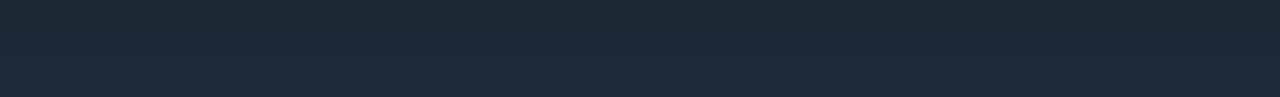
==== commit d7cf9594: "home: build canonical 4-section page + sandbox + uikit + design tokens home/ — full canonical Starts" ====
--- a/index.html
+++ b/index.html
@@ -6,7 +6,7 @@
 <meta name="robots" content="noindex, nofollow">
 <title>Schaad Advisors — Preview Launcher</title>
 <link rel="icon" href="data:image/svg+xml,%3Csvg xmlns='http://www.w3.org/2000/svg' viewBox='0 0 100 100'%3E%3Crect width='100' height='100' fill='%23116490'/%3E%3Ctext x='50' y='62' text-anchor='middle' font-family='system-ui,sans-serif' font-weight='700' font-size='42' fill='white'%3ES%3C/text%3E%3C/svg%3E">
-<link rel="stylesheet" href="shared/service-menu.css">
+<link rel="stylesheet" href="shared/service-menu.css?v=3">
 <style>
 :root {
   --blue: #116490;
@@ -425,11 +425,20 @@
   </header>
 
   <div class="launcher__grid">
+    <a class="version-card" href="home/">
+      <span class="version-card__tag">Active</span>
+      <h2 class="version-card__title">Home page</h2>
+      <p class="version-card__desc">
+        Live development branch — evolving from the approved Concept 2. All ongoing work on the Startseite happens here.
+      </p>
+      <span class="version-card__cta">Open</span>
+    </a>
+
     <a class="version-card" href="concept-2/">
-      <span class="version-card__tag">Latest</span>
+      <span class="version-card__tag">Approved</span>
       <h2 class="version-card__title">Concept 2</h2>
       <p class="version-card__desc">
-        Private banking — centred Jakob portrait on dark navy with four overlapping service rings. Hover a service to fill its circle with context.
+        Approved baseline (frozen reference). Private banking — centred Jakob portrait on dark navy with four overlapping service rings.
       </p>
       <span class="version-card__cta">Open</span>
     </a>
@@ -439,6 +448,24 @@
       <h2 class="version-card__title">Concept 1</h2>
       <p class="version-card__desc">
         Hybrid hero — photo-strip breathes on its own; cursor takes priority and randomises height per reveal; idle hands control back to auto-cycle.
+      </p>
+      <span class="version-card__cta">Open</span>
+    </a>
+
+    <a class="version-card" href="sandbox/">
+      <span class="version-card__tag">Experimental</span>
+      <h2 class="version-card__title">Sandbox</h2>
+      <p class="version-card__desc">
+        Experimental ground for alternate variants — Variante B of Leistungen (numbered dark circles) and other fragments under iteration.
+      </p>
+      <span class="version-card__cta">Open</span>
+    </a>
+
+    <a class="version-card" href="uikit/">
+      <span class="version-card__tag">Foundations</span>
+      <h2 class="version-card__title">UI Kit</h2>
+      <p class="version-card__desc">
+        Single source of truth — design tokens, typography scale, colour palette, buttons, chips, and section components.
       </p>
       <span class="version-card__cta">Open</span>
     </a>
@@ -567,6 +594,7 @@
   </p>
 </main>
 
-<script defer src="shared/service-menu.js?v=2"></script>
+<script src="shared/preview-config.js"></script>
+<script defer src="shared/service-menu.js"></script>
 </body>
 </html>
--- a/shared/service-menu.css
+++ b/shared/service-menu.css
@@ -1,10 +1,16 @@
-/* Service Menu — preview-only floating navigator. Disabled in production builds. */
+/* Service Menu — preview-only floating navigator. Disabled in production builds.
+   Layout: flex container at bottom-right with grid-toggle (left) + version capsule.
+   Uses var(--color-accent) for the active grid-toggle state with hardcoded fallback,
+   so it works whether or not tokens.css is loaded. */
 
 .service-menu {
   position: fixed;
   right: 24px;
   bottom: 24px;
   z-index: 99999;
+  display: flex;
+  align-items: center;
+  gap: 8px;
   font-family: ui-sans-serif, system-ui, -apple-system, "Segoe UI", Roboto, "Helvetica Neue", Arial, sans-serif;
   font-size: 13px;
   line-height: 1.4;
@@ -62,12 +68,6 @@
   color: #ffffff;
 }
 
-.service-menu__label-prefix {
-  color: rgba(245, 245, 245, 0.65);
-  margin-right: 4px;
-  font-weight: 400;
-}
-
 .service-menu__caret {
   width: 10px;
   height: 10px;
@@ -192,3 +192,83 @@
     transition: none !important;
   }
 }
+
+/* ─── Grid overlay (12-column system reference) ──────────────
+   Floating circular toggle (sibling of capsule, sits LEFT of it)
+   + full-viewport blue 12-column overlay anchored to a 1440px
+   frame with 80px gutters. Dev-only utility: state persisted in
+   localStorage so it stays on across page navigation. */
+
+.grid-toggle {
+  width: 40px;
+  height: 40px;
+  flex-shrink: 0;
+  display: grid;
+  place-items: center;
+  padding: 0;
+  background: rgba(28, 34, 42, 0.94);
+  backdrop-filter: saturate(160%) blur(12px);
+  -webkit-backdrop-filter: saturate(160%) blur(12px);
+  border: 1px solid rgba(255, 255, 255, 0.18);
+  border-radius: 999px;
+  color: #9FBACD;
+  cursor: pointer;
+  opacity: 0.92;
+  box-shadow:
+    0 8px 24px rgba(0, 0, 0, 0.4),
+    inset 0 1px 0 rgba(255, 255, 255, 0.08);
+  transition: background 200ms ease, color 200ms ease, border-color 200ms ease, opacity 200ms ease, transform 200ms ease;
+}
+.grid-toggle:hover { opacity: 1; transform: translateY(-1px); }
+.grid-toggle.is-on {
+  background: var(--color-accent, #4B6CFF);
+  color: #ffffff;
+  border-color: rgba(255, 255, 255, 0.5);
+  opacity: 1;
+}
+.grid-toggle svg { width: 18px; height: 18px; }
+
+.grid-overlay {
+  position: fixed;
+  inset: 0;
+  z-index: 99998;
+  pointer-events: none;
+  display: none;
+  justify-content: center;
+}
+.grid-overlay.is-on { display: flex; }
+
+/* Grid frame mirrors the project's content rail
+   (var(--layout-max) = 1280px, gutters = clamp(24,5vw,80px)). When the
+   overlay is on, its 12 columns sit exactly where the page content
+   sits — flip Leistungen on and one card spans 4 columns cleanly. */
+
+.grid-overlay__frame {
+  width: 100%;
+  max-width: var(--layout-max, 1280px);
+  height: 100%;
+  padding: 0 var(--layout-gutter, clamp(24px, 5vw, 80px));
+  border-left:  1px dashed rgba(17, 100, 144, 0.45);
+  border-right: 1px dashed rgba(17, 100, 144, 0.45);
+}
+.grid-overlay__cols {
+  height: 100%;
+  display: grid;
+  grid-template-columns: repeat(12, minmax(0, 1fr));
+  gap: 0;     /* zero gap = perfect 12-col division of the inner rail
+                 → our 3-col Leistungen card spans exactly 4 columns */
+}
+.grid-overlay__col {
+  background: rgba(17, 100, 144, 0.07);
+  border-left:  1px solid rgba(17, 100, 144, 0.22);
+  border-right: 1px solid rgba(17, 100, 144, 0.22);
+}
+
+@media (max-width: 600px) {
+  .grid-toggle { width: 36px; height: 36px; }
+  .grid-toggle svg { width: 16px; height: 16px; }
+}
+
+@media (prefers-reduced-motion: reduce) {
+  .grid-toggle { transition: none !important; }
+}
